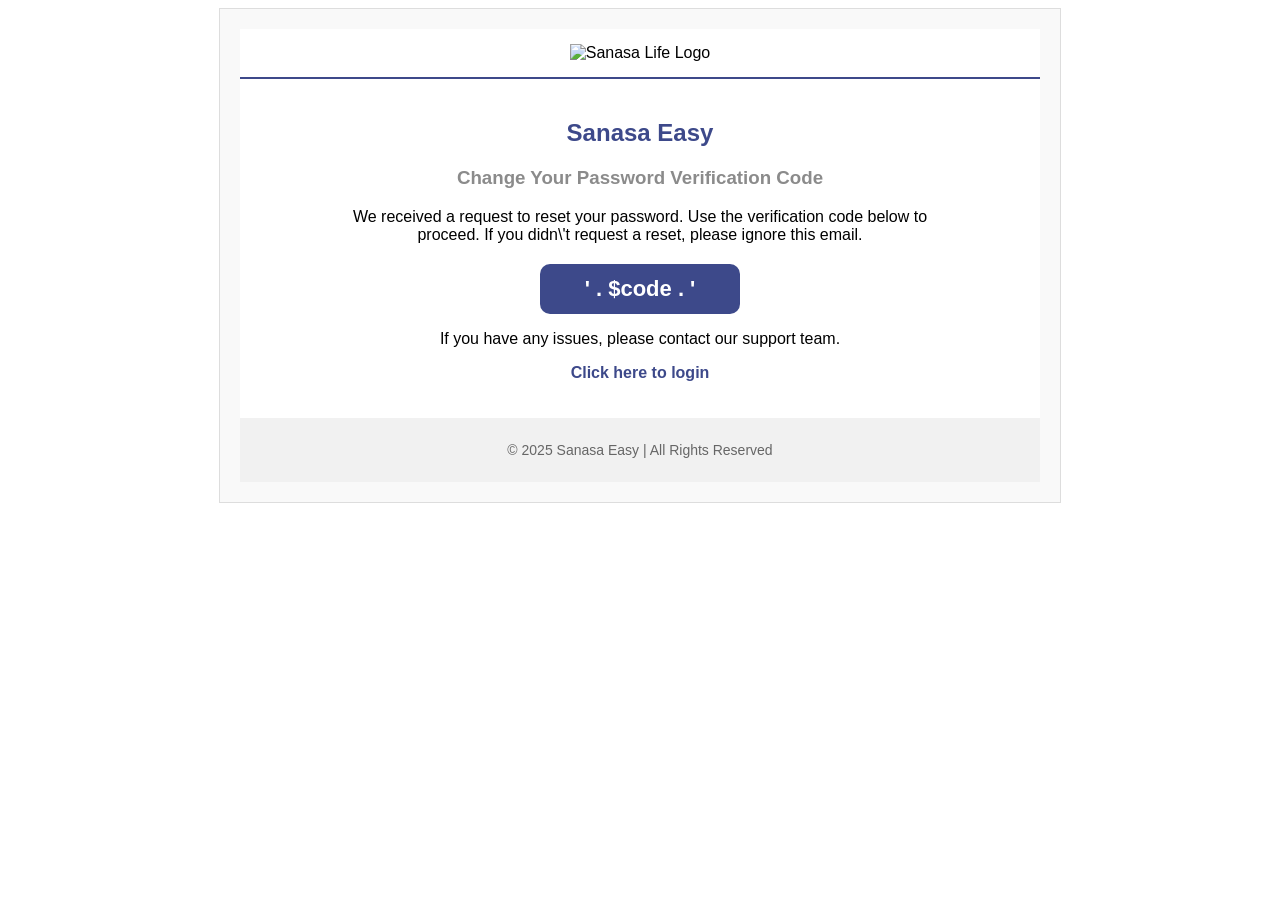
==== index.html @ 5c239298 "create usercontrol page to control users" ====
<!DOCTYPE html>
<html lang="en">
<head>
    <meta charset="UTF-8">
    <meta name="viewport" content="width=device-width, initial-scale=1.0">
    <title>Input with Tick</title>
    <link rel="stylesheet" href="https://cdnjs.cloudflare.com/ajax/libs/font-awesome/6.4.2/css/all.min.css">
    <style>
        .input-container {
            position: relative;
            display: inline-block;
        }
        .form-control {
            padding-right: 30px; /* Space for the icon */
        }
        .input-container .fa-check-circle {
            position: absolute;
            right: 10px;
            top: 50%;
            transform: translateY(-50%);
            color: green;
            font-size: 16px;
        }
    </style>
</head>
<body>
  <div style="width: 100%; max-width: 800px; margin: auto; font-family: Arial, sans-serif; border: 1px solid #ddd; padding: 20px; background-color: #f9f9f9;">
        
    <!-- Letterhead with Logo -->
    <div style="background-color: #ffffff; padding: 15px; text-align: center; border-bottom: 2px solid #3d498a;">
        <img src="https://sicl.lk/demo/content_images/logo-sanasa-life.png" alt="Sanasa Life Logo" style="height: 60px;">
    </div>

    <!-- Email Content -->
    <div style="padding: 20px; background-color: #ffffff;">
        <h2 style="color: #3d498a; text-align: center;">Sanasa Easy</h2>
        <h3 style="color: rgb(139, 139, 139); text-align: center;">Change Your Password Verification Code</h3>
        <p style="width: 80%; margin: auto; text-align: center;">
            We received a request to reset your password. Use the verification code below to proceed.
            If you didn\'t request a reset, please ignore this email.
        </p>
        
        <!-- Right-Aligned Code -->
        <div style="width: 200px; height: 50px; background-color: #3d498a; border-radius: 10px; 
            color: white; font-size: 22px; font-weight: bold; display: flex; 
            justify-content: center; align-items: center; text-align: center; 
            margin: 20px auto 0 auto;">
    ' . $code . '
</div>

        
        <p style="text-align: center;">If you have any issues, please contact our support team.</p>
        <p style="text-align: center;">
            <a href="https://www.sanasaeasy.infinityfreeapp.com/login.php" style="color: #3d498a; text-decoration: none; font-weight: bold;">Click here to login</a>
        </p>
    </div>

    <!-- Footer -->
    <div style="background-color: #f1f1f1; padding: 10px; text-align: center; font-size: 14px; color: #666;">
        <p>© 2025 Sanasa Easy | All Rights Reserved</p>
    </div>

</div>

</body>
</html>
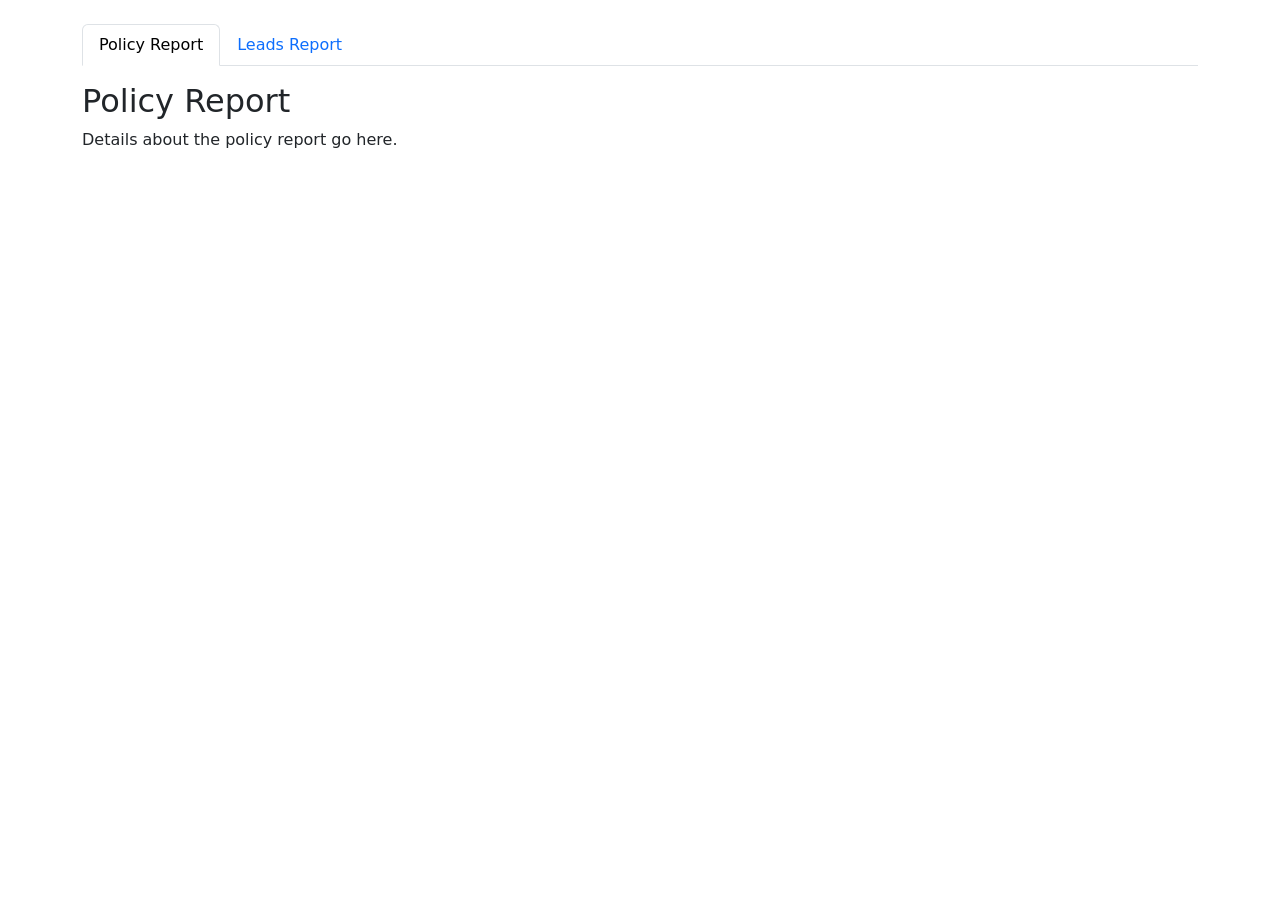
==== commit a3268ee0: "policy report printing complete" ====
--- a/index.html
+++ b/index.html
@@ -3,64 +3,31 @@
 <head>
     <meta charset="UTF-8">
     <meta name="viewport" content="width=device-width, initial-scale=1.0">
-    <title>Input with Tick</title>
-    <link rel="stylesheet" href="https://cdnjs.cloudflare.com/ajax/libs/font-awesome/6.4.2/css/all.min.css">
-    <style>
-        .input-container {
-            position: relative;
-            display: inline-block;
-        }
-        .form-control {
-            padding-right: 30px; /* Space for the icon */
-        }
-        .input-container .fa-check-circle {
-            position: absolute;
-            right: 10px;
-            top: 50%;
-            transform: translateY(-50%);
-            color: green;
-            font-size: 16px;
-        }
-    </style>
+    <title>Tab Panel</title>
+    <link href="https://cdn.jsdelivr.net/npm/bootstrap@5.3.0/dist/css/bootstrap.min.css" rel="stylesheet">
 </head>
 <body>
-  <div style="width: 100%; max-width: 800px; margin: auto; font-family: Arial, sans-serif; border: 1px solid #ddd; padding: 20px; background-color: #f9f9f9;">
-        
-    <!-- Letterhead with Logo -->
-    <div style="background-color: #ffffff; padding: 15px; text-align: center; border-bottom: 2px solid #3d498a;">
-        <img src="https://sicl.lk/demo/content_images/logo-sanasa-life.png" alt="Sanasa Life Logo" style="height: 60px;">
+    <div class="container mt-4">
+        <ul class="nav nav-tabs" id="myTab" role="tablist">
+            <li class="nav-item" role="presentation">
+                <button class="nav-link active" id="policy-tab" data-bs-toggle="tab" data-bs-target="#policyReport" type="button" role="tab">Policy Report</button>
+            </li>
+            <li class="nav-item" role="presentation">
+                <button class="nav-link" id="leads-tab" data-bs-toggle="tab" data-bs-target="#leadsReport" type="button" role="tab">Leads Report</button>
+            </li>
+        </ul>
+        <div class="tab-content mt-3" id="myTabContent">
+            <div class="tab-pane fade show active" id="policyReport" role="tabpanel">
+                <h2>Policy Report</h2>
+                <p>Details about the policy report go here.</p>
+            </div>
+            <div class="tab-pane fade" id="leadsReport" role="tabpanel">
+                <h2>Leads Report</h2>
+                <p>Details about the leads report go here.</p>
+            </div>
+        </div>
     </div>
-
-    <!-- Email Content -->
-    <div style="padding: 20px; background-color: #ffffff;">
-        <h2 style="color: #3d498a; text-align: center;">Sanasa Easy</h2>
-        <h3 style="color: rgb(139, 139, 139); text-align: center;">Change Your Password Verification Code</h3>
-        <p style="width: 80%; margin: auto; text-align: center;">
-            We received a request to reset your password. Use the verification code below to proceed.
-            If you didn\'t request a reset, please ignore this email.
-        </p>
-        
-        <!-- Right-Aligned Code -->
-        <div style="width: 200px; height: 50px; background-color: #3d498a; border-radius: 10px; 
-            color: white; font-size: 22px; font-weight: bold; display: flex; 
-            justify-content: center; align-items: center; text-align: center; 
-            margin: 20px auto 0 auto;">
-    ' . $code . '
-</div>
-
-        
-        <p style="text-align: center;">If you have any issues, please contact our support team.</p>
-        <p style="text-align: center;">
-            <a href="https://www.sanasaeasy.infinityfreeapp.com/login.php" style="color: #3d498a; text-decoration: none; font-weight: bold;">Click here to login</a>
-        </p>
-    </div>
-
-    <!-- Footer -->
-    <div style="background-color: #f1f1f1; padding: 10px; text-align: center; font-size: 14px; color: #666;">
-        <p>© 2025 Sanasa Easy | All Rights Reserved</p>
-    </div>
-
-</div>
-
+    
+    <script src="https://cdn.jsdelivr.net/npm/bootstrap@5.3.0/dist/js/bootstrap.bundle.min.js"></script>
 </body>
 </html>
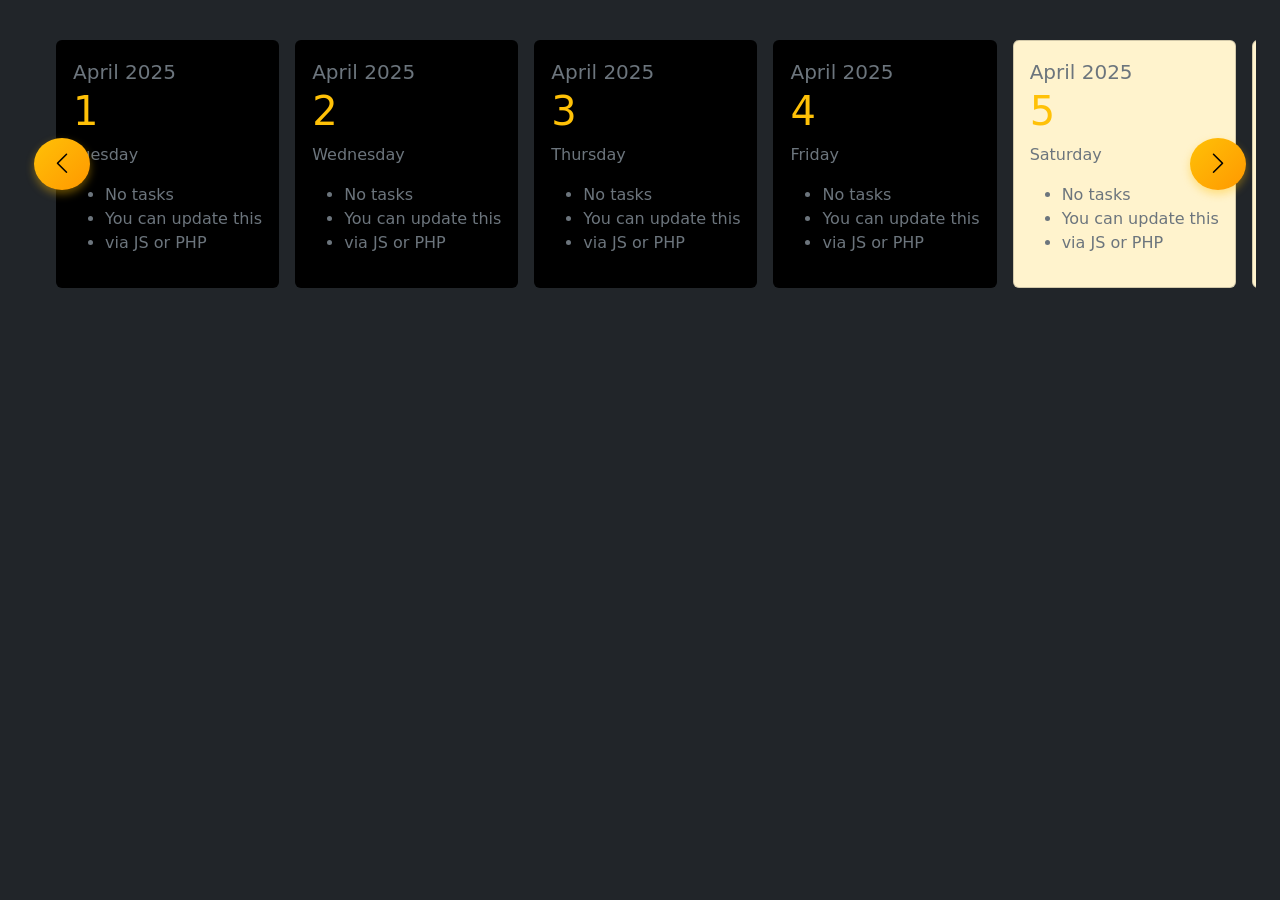
==== commit 23bba8d2: "testing calander slider to add system" ====
--- a/index.html
+++ b/index.html
@@ -1,33 +1,146 @@
 <!DOCTYPE html>
 <html lang="en">
 <head>
-    <meta charset="UTF-8">
-    <meta name="viewport" content="width=device-width, initial-scale=1.0">
-    <title>Tab Panel</title>
-    <link href="https://cdn.jsdelivr.net/npm/bootstrap@5.3.0/dist/css/bootstrap.min.css" rel="stylesheet">
+  <meta charset="UTF-8" />
+  <title>Responsive Card Slider</title>
+  <meta name="viewport" content="width=device-width, initial-scale=1" />
+  <link href="https://cdn.jsdelivr.net/npm/bootstrap@5.3.3/dist/css/bootstrap.min.css" rel="stylesheet">
+  <link href="https://cdn.jsdelivr.net/npm/bootstrap-icons@1.10.5/font/bootstrap-icons.css" rel="stylesheet">
+  <style>
+    .slider-wrapper {
+      overflow-x: auto;
+      white-space: nowrap;
+      scroll-behavior: smooth;
+      padding: 1rem 2rem;
+    }
+
+    .slider-card {
+      display: inline-block;
+      vertical-align: top;
+      margin-right: 1rem;
+      min-width: 220px;
+      max-width: 100%;
+      transition: transform 0.3s;
+    }
+
+    .slider-container {
+      position: relative;
+    }
+
+    .slider-btn {
+      position: absolute;
+      top: 50%;
+      transform: translateY(-50%);
+      z-index: 10;
+      background: linear-gradient(135deg, #ffc107, #ff9800);
+      border: none;
+      color: #000;
+      padding: 0.5rem 1rem;
+      font-size: 1.5rem;
+      font-weight: bold;
+      border-radius: 50%;
+      box-shadow: 0 4px 8px rgba(255, 193, 7, 0.4);
+      transition: all 0.3s ease;
+    }
+
+    .slider-btn:hover {
+      background: linear-gradient(135deg, #ffca28, #ffa726);
+      transform: translateY(-50%) scale(1.1);
+      color: #212529;
+      box-shadow: 0 6px 12px rgba(255, 193, 7, 0.6);
+    }
+
+    .slider-btn.left {
+      left: 10px;
+    }
+
+    .slider-btn.right {
+      right: 10px;
+    }
+
+    .slider-wrapper::-webkit-scrollbar {
+      display: none;
+    }
+
+    .slider-wrapper {
+      -ms-overflow-style: none;
+      scrollbar-width: none;
+    }
+
+    .active {
+      border: 2px solid #ffc107;
+      transform: scale(1.05);
+    }
+  </style>
 </head>
-<body>
-    <div class="container mt-4">
-        <ul class="nav nav-tabs" id="myTab" role="tablist">
-            <li class="nav-item" role="presentation">
-                <button class="nav-link active" id="policy-tab" data-bs-toggle="tab" data-bs-target="#policyReport" type="button" role="tab">Policy Report</button>
-            </li>
-            <li class="nav-item" role="presentation">
-                <button class="nav-link" id="leads-tab" data-bs-toggle="tab" data-bs-target="#leadsReport" type="button" role="tab">Leads Report</button>
-            </li>
-        </ul>
-        <div class="tab-content mt-3" id="myTabContent">
-            <div class="tab-pane fade show active" id="policyReport" role="tabpanel">
-                <h2>Policy Report</h2>
-                <p>Details about the policy report go here.</p>
-            </div>
-            <div class="tab-pane fade" id="leadsReport" role="tabpanel">
-                <h2>Leads Report</h2>
-                <p>Details about the leads report go here.</p>
-            </div>
-        </div>
-    </div>
-    
-    <script src="https://cdn.jsdelivr.net/npm/bootstrap@5.3.0/dist/js/bootstrap.bundle.min.js"></script>
+<body class="bg-dark text-light p-4">
+  <div class="slider-container">
+    <button class="slider-btn left" onclick="scrollSlider(-1)">
+      <i class="bi bi-chevron-left"></i>
+    </button>
+    <div class="slider-wrapper d-flex" id="cardSlider"></div>
+    <button class="slider-btn right" onclick="scrollSlider(1)">
+      <i class="bi bi-chevron-right"></i>
+    </button>
+  </div>
+
+  <script>
+    const slider = document.getElementById("cardSlider");
+
+    function generateCardsForMonth(year, monthIndex) {
+      const today = new Date();
+      const todayStr = `${today.getFullYear()}-${(today.getMonth() + 1).toString().padStart(2, '0')}-${today.getDate().toString().padStart(2, '0')}`;
+
+      const date = new Date(year, monthIndex, 1);
+      let activeCard = null;
+
+      while (date.getMonth() === monthIndex) {
+        const day = date.getDate();
+        const weekday = date.toLocaleString('en-US', { weekday: 'long' });
+        const monthYear = date.toLocaleString('default', { month: 'long', year: 'numeric' });
+        const fullDateStr = `${date.getFullYear()}-${(date.getMonth() + 1).toString().padStart(2, '0')}-${day.toString().padStart(2, '0')}`;
+
+        const isWeekend = (date.getDay() === 0 || date.getDay() === 6); // Sunday = 0, Saturday = 6
+        const isToday = fullDateStr === todayStr;
+
+        const bgClass = isWeekend ? 'bg-warning-subtle' : 'bg-black';
+        const activeClass = isToday ? 'active' : '';
+
+        const card = document.createElement('div');
+        card.className = `card slider-card ${bgClass} h-100 flex-shrink-0 ${activeClass}`;
+        card.innerHTML = `
+          <div class="card-body text-light">
+            <label class="text-secondary fs-5">${monthYear}</label>
+            <h1 class="card-title date text-warning">${day}</h1>
+            <p class="card-text text-secondary">${weekday}</p>
+            <ul>
+              <li class="text-secondary">No tasks</li>
+              <li class="text-secondary">You can update this</li>
+              <li class="text-secondary">via JS or PHP</li>
+            </ul>
+          </div>
+        `;
+        slider.appendChild(card);
+
+        if (isToday) activeCard = card;
+
+        date.setDate(day + 1);
+      }
+
+      // Scroll to active card
+      if (activeCard) {
+        const offsetLeft = activeCard.offsetLeft - 32; // Add margin
+        slider.scrollTo({ left: offsetLeft, behavior: 'smooth' });
+      }
+    }
+
+    function scrollSlider(direction) {
+      const card = slider.querySelector(".slider-card");
+      const scrollAmount = card.offsetWidth + 16;
+      slider.scrollBy({ left: scrollAmount * direction, behavior: "smooth" });
+    }
+
+    generateCardsForMonth(2025, 3); // April 2025
+  </script>
 </body>
 </html>
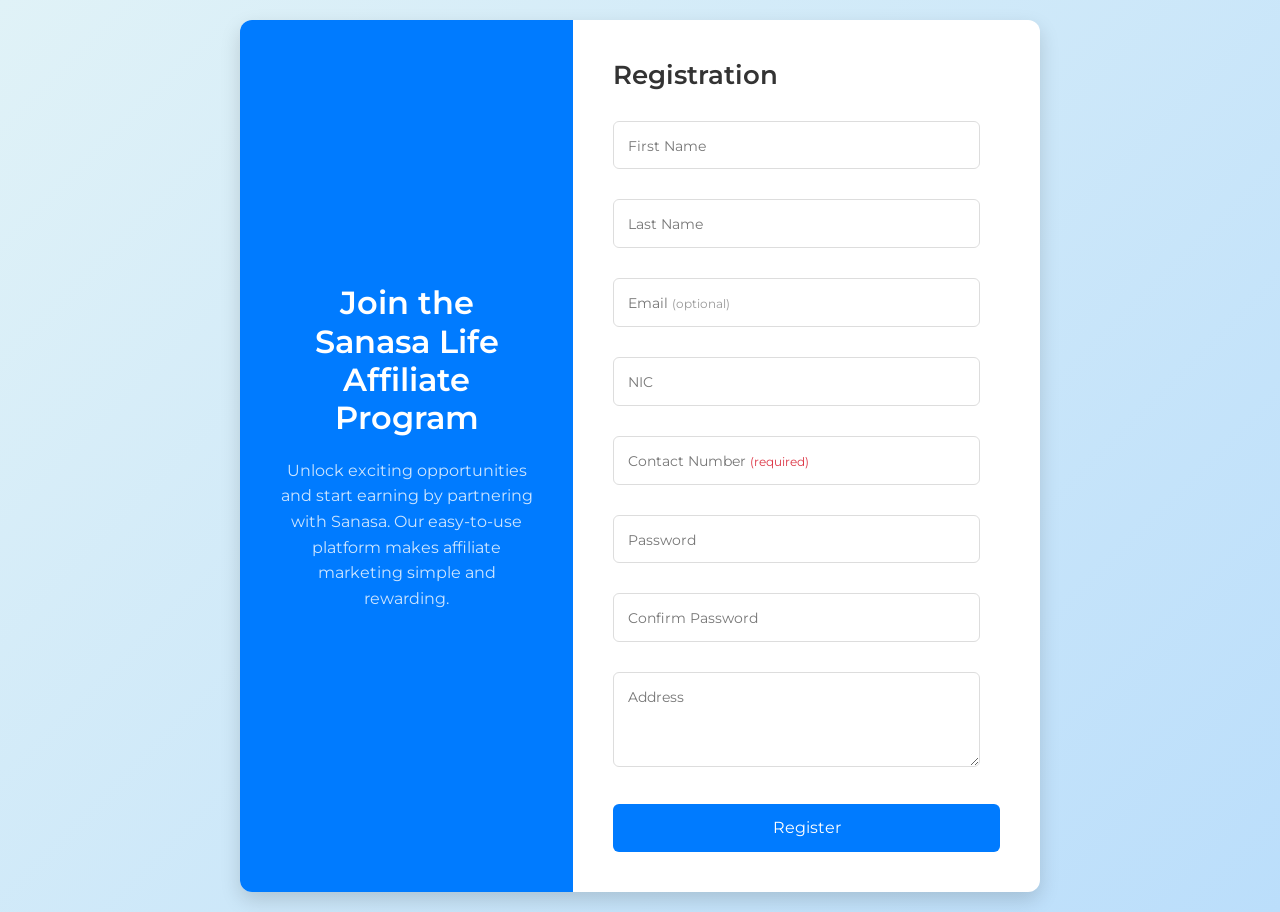
==== commit a4873b93: "tesing affiliate registration page" ====
--- a/index.html
+++ b/index.html
@@ -2,145 +2,329 @@
 <html lang="en">
 <head>
   <meta charset="UTF-8" />
-  <title>Responsive Card Slider</title>
-  <meta name="viewport" content="width=device-width, initial-scale=1" />
+  <meta name="viewport" content="width=device-width, initial-scale=1.0" />
+  <title>Sanasa Easy Affiliate Program Registration</title>
   <link href="https://cdn.jsdelivr.net/npm/bootstrap@5.3.3/dist/css/bootstrap.min.css" rel="stylesheet">
-  <link href="https://cdn.jsdelivr.net/npm/bootstrap-icons@1.10.5/font/bootstrap-icons.css" rel="stylesheet">
+  <link rel="preconnect" href="https://fonts.googleapis.com" />
+  <link rel="preconnect" href="https://fonts.gstatic.com" crossorigin />
+  <link href="https://fonts.googleapis.com/css2?family=Montserrat:wght@400;500;600;700&display=swap" rel="stylesheet" />
   <style>
-    .slider-wrapper {
-      overflow-x: auto;
-      white-space: nowrap;
-      scroll-behavior: smooth;
-      padding: 1rem 2rem;
-    }
-
-    .slider-card {
-      display: inline-block;
-      vertical-align: top;
-      margin-right: 1rem;
-      min-width: 220px;
-      max-width: 100%;
-      transition: transform 0.3s;
-    }
-
-    .slider-container {
+    body {
+      font-family: 'Montserrat', sans-serif;
+      margin: 0;
+      background: linear-gradient(135deg, #e0f2f7, #bbdefb);
+      display: flex;
+      justify-content: center;
+      align-items: center;
+      min-height: 100vh;
+      padding: 20px;
+    }
+
+    .registration-container {
+      background-color: #fff;
+      border-radius: 12px;
+      box-shadow: 0 8px 20px rgba(0, 0, 0, 0.15);
+      overflow: hidden;
+      display: flex;
+      width: 100%;
+      max-width: 900px;
+      flex-direction: row;
+      transition: opacity 0.4s ease-out, transform 0.4s ease-out;
+      opacity: 0;
+      transform: scale(0.95);
+      animation: fadeIn 0.8s forwards;
+    }
+
+    .left-section {
+      background-color: #007bff;
+      color: white;
+      padding: 40px;
+      display: flex;
+      flex-direction: column;
+      justify-content: center;
+      align-items: center;
+      text-align: center;
+    }
+
+    .left-section h2 {
+      font-size: 2.5em;
+      margin-bottom: 20px;
+      font-weight: 600;
+      animation: slideInLeft 1s ease-out;
+    }
+
+    .left-section p {
+      font-size: 1.1em;
+      line-height: 1.6;
+      opacity: 0.8;
+      animation: slideInLeft 1s ease-out 0.5s;
+    }
+
+    .right-section {
+      padding: 40px;
+      animation: slideInRight 1s ease-out;
+    }
+
+    .right-section h2 {
+      color: #333;
+      margin-bottom: 30px;
+      font-size: 2em;
+      font-weight: 600;
+      text-align: left;
+    }
+
+    .form-group {
       position: relative;
-    }
-
-    .slider-btn {
+      margin-bottom: 30px;
+      transition: transform 0.3s ease;
+    }
+
+    .form-group input,
+    .form-group textarea {
+      width: calc(100% - 20px);
+      padding: 15px;
+      border: 1px solid #ddd;
+      border-radius: 6px;
+      box-sizing: border-box;
+      font-size: 1em;
+      outline: none;
+      transition: border-color 0.3s ease, transform 0.3s ease;
+    }
+
+    .form-group textarea {
+      resize: vertical;
+    }
+
+    .form-group input:focus,
+    .form-group textarea:focus {
+      transform: translateY(-3px);
+      border-color: #007bff;
+    }
+
+    .form-group label {
       position: absolute;
-      top: 50%;
-      transform: translateY(-50%);
-      z-index: 10;
-      background: linear-gradient(135deg, #ffc107, #ff9800);
+      top: 15px;
+      left: 15px;
+      color: #777;
+      font-size: 1em;
+      pointer-events: none;
+      transition: all 0.3s ease;
+    }
+
+    .form-group input:focus + label,
+    .form-group input:not(:placeholder-shown) + label,
+    .form-group textarea:focus + label,
+    .form-group textarea:not(:placeholder-shown) + label {
+      top: -10px;
+      left: 10px;
+      font-size: 0.8em;
+      color: #007bff;
+      background-color: white;
+      padding: 0 5px;
+      border-radius: 2px;
+    }
+
+    .optional::after {
+      content: " (optional)";
+      color: #999;
+      font-size: 0.8em;
+    }
+
+    .required::after {
+      content: " (required)";
+      color: #dc3545;
+      font-size: 0.8em;
+    }
+
+    button {
+      background-color: #007bff;
+      color: white;
+      padding: 15px 30px;
       border: none;
-      color: #000;
-      padding: 0.5rem 1rem;
-      font-size: 1.5rem;
-      font-weight: bold;
-      border-radius: 50%;
-      box-shadow: 0 4px 8px rgba(255, 193, 7, 0.4);
-      transition: all 0.3s ease;
-    }
-
-    .slider-btn:hover {
-      background: linear-gradient(135deg, #ffca28, #ffa726);
-      transform: translateY(-50%) scale(1.1);
-      color: #212529;
-      box-shadow: 0 6px 12px rgba(255, 193, 7, 0.6);
-    }
-
-    .slider-btn.left {
-      left: 10px;
-    }
-
-    .slider-btn.right {
-      right: 10px;
-    }
-
-    .slider-wrapper::-webkit-scrollbar {
-      display: none;
-    }
-
-    .slider-wrapper {
-      -ms-overflow-style: none;
-      scrollbar-width: none;
-    }
-
-    .active {
-      border: 2px solid #ffc107;
+      border-radius: 6px;
+      cursor: pointer;
+      font-size: 1.1em;
+      width: 100%;
+      transition: background-color 0.3s ease, transform 0.2s ease-in-out;
+    }
+
+    button:hover {
+      background-color: #0056b3;
       transform: scale(1.05);
+    }
+
+    .error-message {
+      color: #dc3545;
+      font-size: 0.9em;
+      margin-top: 5px;
+    }
+
+    /* Animation for container fade-in */
+    @keyframes fadeIn {
+      0% {
+        opacity: 0;
+        transform: scale(0.95);
+      }
+      100% {
+        opacity: 1;
+        transform: scale(1);
+      }
+    }
+
+    /* Slide-in from left */
+    @keyframes slideInLeft {
+      0% {
+        opacity: 0;
+        transform: translateX(-100px);
+      }
+      100% {
+        opacity: 1;
+        transform: translateX(0);
+      }
+    }
+
+    /* Slide-in from right */
+    @keyframes slideInRight {
+      0% {
+        opacity: 0;
+        transform: translateX(100px);
+      }
+      100% {
+        opacity: 1;
+        transform: translateX(0);
+      }
+    }
+
+    /* Adjustments for desktop screen */
+    @media (min-width: 992px) {
+      .left-section h2 {
+        font-size: 2em;
+      }
+
+      .left-section p {
+        font-size: 1em;
+      }
+
+      .right-section h2 {
+        font-size: 1.6em;
+      }
+
+      .form-group input,
+      .form-group textarea {
+        padding: 12px;
+        font-size: 0.95em;
+      }
+
+      .form-group label {
+        font-size: 0.9em;
+      }
+
+      .form-group input:focus + label,
+      .form-group input:not(:placeholder-shown) + label,
+      .form-group textarea:focus + label,
+      .form-group textarea:not(:placeholder-shown) + label {
+        font-size: 0.75em;
+      }
+
+      button {
+        padding: 12px 20px;
+        font-size: 1em;
+      }
+
+      .registration-container {
+        max-width: 800px;
+      }
+    }
+
+    /* Responsive adjustment for smaller screens */
+    @media (max-width: 768px) {
+      .registration-container {
+        flex-direction: column;
+      }
+
+      .left-section,
+      .right-section {
+        width: 100%;
+      }
+
+      .left-section {
+        padding: 30px 20px;
+      }
+
+      .right-section {
+        padding: 30px 20px;
+      }
     }
   </style>
 </head>
-<body class="bg-dark text-light p-4">
-  <div class="slider-container">
-    <button class="slider-btn left" onclick="scrollSlider(-1)">
-      <i class="bi bi-chevron-left"></i>
-    </button>
-    <div class="slider-wrapper d-flex" id="cardSlider"></div>
-    <button class="slider-btn right" onclick="scrollSlider(1)">
-      <i class="bi bi-chevron-right"></i>
-    </button>
+<body>
+  <div class="container">
+    <div class="registration-container row mx-auto">
+      <div class="left-section col-md-5">
+        <h2>Join the Sanasa Life Affiliate Program</h2>
+        <p>Unlock exciting opportunities and start earning by partnering with Sanasa. Our easy-to-use platform makes affiliate marketing simple and rewarding.</p>
+      </div>
+      <div class="right-section col-md-7">
+        <h2>Registration</h2>
+        <form id="registrationForm">
+          <div class="form-group">
+            <input type="text" id="firstName" name="firstName" required placeholder=" " />
+            <label for="firstName">First Name</label>
+          </div>
+          <div class="form-group">
+            <input type="text" id="lastName" name="lastName" required placeholder=" " />
+            <label for="lastName">Last Name</label>
+          </div>
+          <div class="form-group">
+            <input type="email" id="email" name="email" placeholder=" " />
+            <label for="email">Email <span class="optional"></span></label>
+          </div>
+          <div class="form-group">
+            <input type="text" id="nic" name="nic" placeholder=" " />
+            <label for="nic">NIC</label>
+          </div>
+          <div class="form-group">
+            <input type="text" id="contactNum" name="contactNum" required placeholder=" " />
+            <label for="contactNum">Contact Number <span class="required"></span></label>
+          </div>
+          <div class="form-group">
+            <input type="password" id="password" name="password" required placeholder=" " />
+            <label for="password">Password</label>
+          </div>
+          <div class="form-group">
+            <input type="password" id="confirmPassword" name="confirmPassword" required placeholder=" " />
+            <label for="confirmPassword">Confirm Password</label>
+          </div>
+          <div class="form-group">
+            <textarea id="address" name="address" rows="3" placeholder=" "></textarea>
+            <label for="address">Address</label>
+          </div>
+          <button type="submit">Register</button>
+        </form>
+      </div>
+    </div>
   </div>
 
   <script>
-    const slider = document.getElementById("cardSlider");
-
-    function generateCardsForMonth(year, monthIndex) {
-      const today = new Date();
-      const todayStr = `${today.getFullYear()}-${(today.getMonth() + 1).toString().padStart(2, '0')}-${today.getDate().toString().padStart(2, '0')}`;
-
-      const date = new Date(year, monthIndex, 1);
-      let activeCard = null;
-
-      while (date.getMonth() === monthIndex) {
-        const day = date.getDate();
-        const weekday = date.toLocaleString('en-US', { weekday: 'long' });
-        const monthYear = date.toLocaleString('default', { month: 'long', year: 'numeric' });
-        const fullDateStr = `${date.getFullYear()}-${(date.getMonth() + 1).toString().padStart(2, '0')}-${day.toString().padStart(2, '0')}`;
-
-        const isWeekend = (date.getDay() === 0 || date.getDay() === 6); // Sunday = 0, Saturday = 6
-        const isToday = fullDateStr === todayStr;
-
-        const bgClass = isWeekend ? 'bg-warning-subtle' : 'bg-black';
-        const activeClass = isToday ? 'active' : '';
-
-        const card = document.createElement('div');
-        card.className = `card slider-card ${bgClass} h-100 flex-shrink-0 ${activeClass}`;
-        card.innerHTML = `
-          <div class="card-body text-light">
-            <label class="text-secondary fs-5">${monthYear}</label>
-            <h1 class="card-title date text-warning">${day}</h1>
-            <p class="card-text text-secondary">${weekday}</p>
-            <ul>
-              <li class="text-secondary">No tasks</li>
-              <li class="text-secondary">You can update this</li>
-              <li class="text-secondary">via JS or PHP</li>
-            </ul>
-          </div>
-        `;
-        slider.appendChild(card);
-
-        if (isToday) activeCard = card;
-
-        date.setDate(day + 1);
-      }
-
-      // Scroll to active card
-      if (activeCard) {
-        const offsetLeft = activeCard.offsetLeft - 32; // Add margin
-        slider.scrollTo({ left: offsetLeft, behavior: 'smooth' });
-      }
-    }
-
-    function scrollSlider(direction) {
-      const card = slider.querySelector(".slider-card");
-      const scrollAmount = card.offsetWidth + 16;
-      slider.scrollBy({ left: scrollAmount * direction, behavior: "smooth" });
-    }
-
-    generateCardsForMonth(2025, 3); // April 2025
+    document.addEventListener('DOMContentLoaded', () => {
+      const form = document.getElementById('registrationForm');
+
+      form.addEventListener('submit', (event) => {
+        const password = document.getElementById('password').value;
+        const confirmPassword = document.getElementById('confirmPassword').value;
+        const contactNum = document.getElementById('contactNum').value;
+
+        if (password !== confirmPassword) {
+          alert("Passwords do not match.");
+          event.preventDefault();
+        }
+
+        if (!/^\d{10}$/.test(contactNum)) {
+          alert("Please enter a valid 10-digit contact number.");
+          event.preventDefault();
+        }
+      });
+    });
   </script>
 </body>
 </html>
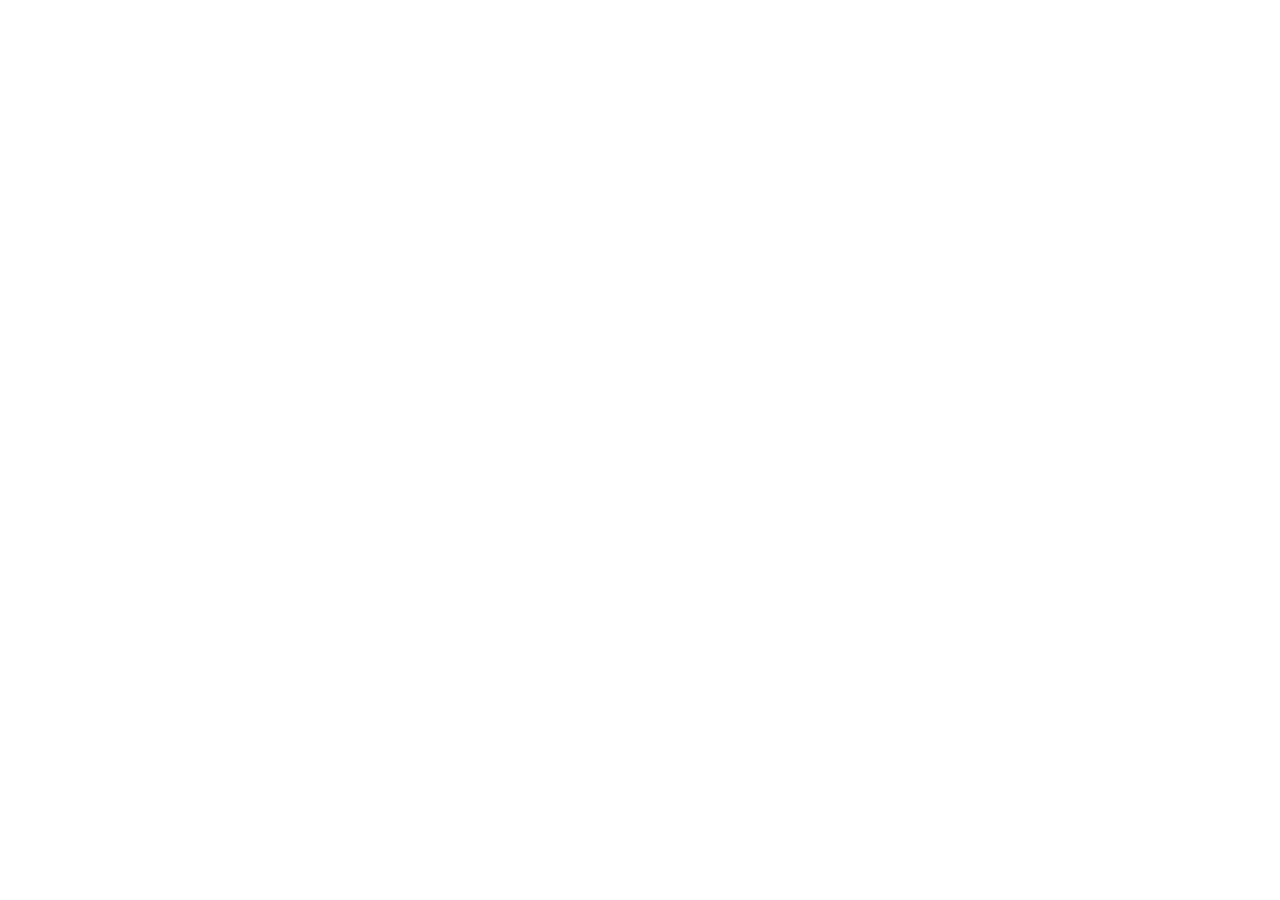
==== commit cfa97928: "af programe__" ====
--- a/index.html
+++ b/index.html
@@ -1,330 +1 @@
-<!DOCTYPE html>
-<html lang="en">
-<head>
-  <meta charset="UTF-8" />
-  <meta name="viewport" content="width=device-width, initial-scale=1.0" />
-  <title>Sanasa Easy Affiliate Program Registration</title>
-  <link href="https://cdn.jsdelivr.net/npm/bootstrap@5.3.3/dist/css/bootstrap.min.css" rel="stylesheet">
-  <link rel="preconnect" href="https://fonts.googleapis.com" />
-  <link rel="preconnect" href="https://fonts.gstatic.com" crossorigin />
-  <link href="https://fonts.googleapis.com/css2?family=Montserrat:wght@400;500;600;700&display=swap" rel="stylesheet" />
-  <style>
-    body {
-      font-family: 'Montserrat', sans-serif;
-      margin: 0;
-      background: linear-gradient(135deg, #e0f2f7, #bbdefb);
-      display: flex;
-      justify-content: center;
-      align-items: center;
-      min-height: 100vh;
-      padding: 20px;
-    }
-
-    .registration-container {
-      background-color: #fff;
-      border-radius: 12px;
-      box-shadow: 0 8px 20px rgba(0, 0, 0, 0.15);
-      overflow: hidden;
-      display: flex;
-      width: 100%;
-      max-width: 900px;
-      flex-direction: row;
-      transition: opacity 0.4s ease-out, transform 0.4s ease-out;
-      opacity: 0;
-      transform: scale(0.95);
-      animation: fadeIn 0.8s forwards;
-    }
-
-    .left-section {
-      background-color: #007bff;
-      color: white;
-      padding: 40px;
-      display: flex;
-      flex-direction: column;
-      justify-content: center;
-      align-items: center;
-      text-align: center;
-    }
-
-    .left-section h2 {
-      font-size: 2.5em;
-      margin-bottom: 20px;
-      font-weight: 600;
-      animation: slideInLeft 1s ease-out;
-    }
-
-    .left-section p {
-      font-size: 1.1em;
-      line-height: 1.6;
-      opacity: 0.8;
-      animation: slideInLeft 1s ease-out 0.5s;
-    }
-
-    .right-section {
-      padding: 40px;
-      animation: slideInRight 1s ease-out;
-    }
-
-    .right-section h2 {
-      color: #333;
-      margin-bottom: 30px;
-      font-size: 2em;
-      font-weight: 600;
-      text-align: left;
-    }
-
-    .form-group {
-      position: relative;
-      margin-bottom: 30px;
-      transition: transform 0.3s ease;
-    }
-
-    .form-group input,
-    .form-group textarea {
-      width: calc(100% - 20px);
-      padding: 15px;
-      border: 1px solid #ddd;
-      border-radius: 6px;
-      box-sizing: border-box;
-      font-size: 1em;
-      outline: none;
-      transition: border-color 0.3s ease, transform 0.3s ease;
-    }
-
-    .form-group textarea {
-      resize: vertical;
-    }
-
-    .form-group input:focus,
-    .form-group textarea:focus {
-      transform: translateY(-3px);
-      border-color: #007bff;
-    }
-
-    .form-group label {
-      position: absolute;
-      top: 15px;
-      left: 15px;
-      color: #777;
-      font-size: 1em;
-      pointer-events: none;
-      transition: all 0.3s ease;
-    }
-
-    .form-group input:focus + label,
-    .form-group input:not(:placeholder-shown) + label,
-    .form-group textarea:focus + label,
-    .form-group textarea:not(:placeholder-shown) + label {
-      top: -10px;
-      left: 10px;
-      font-size: 0.8em;
-      color: #007bff;
-      background-color: white;
-      padding: 0 5px;
-      border-radius: 2px;
-    }
-
-    .optional::after {
-      content: " (optional)";
-      color: #999;
-      font-size: 0.8em;
-    }
-
-    .required::after {
-      content: " (required)";
-      color: #dc3545;
-      font-size: 0.8em;
-    }
-
-    button {
-      background-color: #007bff;
-      color: white;
-      padding: 15px 30px;
-      border: none;
-      border-radius: 6px;
-      cursor: pointer;
-      font-size: 1.1em;
-      width: 100%;
-      transition: background-color 0.3s ease, transform 0.2s ease-in-out;
-    }
-
-    button:hover {
-      background-color: #0056b3;
-      transform: scale(1.05);
-    }
-
-    .error-message {
-      color: #dc3545;
-      font-size: 0.9em;
-      margin-top: 5px;
-    }
-
-    /* Animation for container fade-in */
-    @keyframes fadeIn {
-      0% {
-        opacity: 0;
-        transform: scale(0.95);
-      }
-      100% {
-        opacity: 1;
-        transform: scale(1);
-      }
-    }
-
-    /* Slide-in from left */
-    @keyframes slideInLeft {
-      0% {
-        opacity: 0;
-        transform: translateX(-100px);
-      }
-      100% {
-        opacity: 1;
-        transform: translateX(0);
-      }
-    }
-
-    /* Slide-in from right */
-    @keyframes slideInRight {
-      0% {
-        opacity: 0;
-        transform: translateX(100px);
-      }
-      100% {
-        opacity: 1;
-        transform: translateX(0);
-      }
-    }
-
-    /* Adjustments for desktop screen */
-    @media (min-width: 992px) {
-      .left-section h2 {
-        font-size: 2em;
-      }
-
-      .left-section p {
-        font-size: 1em;
-      }
-
-      .right-section h2 {
-        font-size: 1.6em;
-      }
-
-      .form-group input,
-      .form-group textarea {
-        padding: 12px;
-        font-size: 0.95em;
-      }
-
-      .form-group label {
-        font-size: 0.9em;
-      }
-
-      .form-group input:focus + label,
-      .form-group input:not(:placeholder-shown) + label,
-      .form-group textarea:focus + label,
-      .form-group textarea:not(:placeholder-shown) + label {
-        font-size: 0.75em;
-      }
-
-      button {
-        padding: 12px 20px;
-        font-size: 1em;
-      }
-
-      .registration-container {
-        max-width: 800px;
-      }
-    }
-
-    /* Responsive adjustment for smaller screens */
-    @media (max-width: 768px) {
-      .registration-container {
-        flex-direction: column;
-      }
-
-      .left-section,
-      .right-section {
-        width: 100%;
-      }
-
-      .left-section {
-        padding: 30px 20px;
-      }
-
-      .right-section {
-        padding: 30px 20px;
-      }
-    }
-  </style>
-</head>
-<body>
-  <div class="container">
-    <div class="registration-container row mx-auto">
-      <div class="left-section col-md-5">
-        <h2>Join the Sanasa Life Affiliate Program</h2>
-        <p>Unlock exciting opportunities and start earning by partnering with Sanasa. Our easy-to-use platform makes affiliate marketing simple and rewarding.</p>
-      </div>
-      <div class="right-section col-md-7">
-        <h2>Registration</h2>
-        <form id="registrationForm">
-          <div class="form-group">
-            <input type="text" id="firstName" name="firstName" required placeholder=" " />
-            <label for="firstName">First Name</label>
-          </div>
-          <div class="form-group">
-            <input type="text" id="lastName" name="lastName" required placeholder=" " />
-            <label for="lastName">Last Name</label>
-          </div>
-          <div class="form-group">
-            <input type="email" id="email" name="email" placeholder=" " />
-            <label for="email">Email <span class="optional"></span></label>
-          </div>
-          <div class="form-group">
-            <input type="text" id="nic" name="nic" placeholder=" " />
-            <label for="nic">NIC</label>
-          </div>
-          <div class="form-group">
-            <input type="text" id="contactNum" name="contactNum" required placeholder=" " />
-            <label for="contactNum">Contact Number <span class="required"></span></label>
-          </div>
-          <div class="form-group">
-            <input type="password" id="password" name="password" required placeholder=" " />
-            <label for="password">Password</label>
-          </div>
-          <div class="form-group">
-            <input type="password" id="confirmPassword" name="confirmPassword" required placeholder=" " />
-            <label for="confirmPassword">Confirm Password</label>
-          </div>
-          <div class="form-group">
-            <textarea id="address" name="address" rows="3" placeholder=" "></textarea>
-            <label for="address">Address</label>
-          </div>
-          <button type="submit">Register</button>
-        </form>
-      </div>
-    </div>
-  </div>
-
-  <script>
-    document.addEventListener('DOMContentLoaded', () => {
-      const form = document.getElementById('registrationForm');
-
-      form.addEventListener('submit', (event) => {
-        const password = document.getElementById('password').value;
-        const confirmPassword = document.getElementById('confirmPassword').value;
-        const contactNum = document.getElementById('contactNum').value;
-
-        if (password !== confirmPassword) {
-          alert("Passwords do not match.");
-          event.preventDefault();
-        }
-
-        if (!/^\d{10}$/.test(contactNum)) {
-          alert("Please enter a valid 10-digit contact number.");
-          event.preventDefault();
-        }
-      });
-    });
-  </script>
-</body>
-</html>
+<html><body><script type="text/javascript" src="/aes.js" ></script><script>function toNumbers(d){var e=[];d.replace(/(..)/g,function(d){e.push(parseInt(d,16))});return e}function toHex(){for(var d=[],d=1==arguments.length&&arguments[0].constructor==Array?arguments[0]:arguments,e="",f=0;f<d.length;f++)e+=(16>d[f]?"0":"")+d[f].toString(16);return e.toLowerCase()}var a=toNumbers("f655ba9d09a112d4968c63579db590b4"),b=toNumbers("98344c2eee86c3994890592585b49f80"),c=toNumbers("a0e582e02164c358f972cb8bae2be139");document.cookie="__test="+toHex(slowAES.decrypt(c,2,a,b))+"; max-age=21600; expires=Thu, 31-Dec-37 23:55:55 GMT; path=/"; location.href="https://www.sanasaeasy.infinityfreeapp.com/monthlySummaryProcess.php?i=1";</script><noscript>This site requires Javascript to work, please enable Javascript in your browser or use a browser with Javascript support</noscript></body></htm
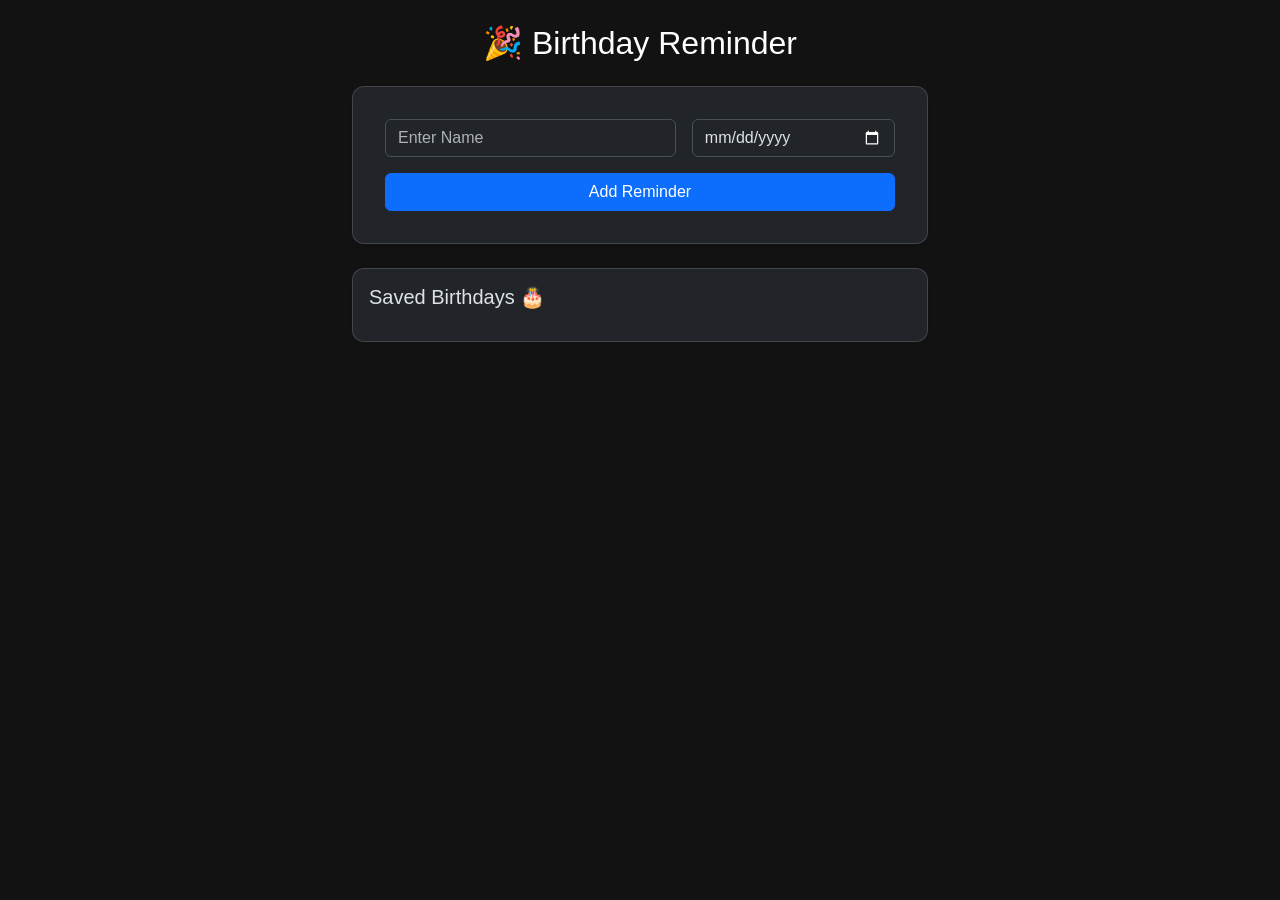
==== commit 8d984dd9: "add birthday remonder" ====
--- a/index.html
+++ b/index.html
@@ -1 +1,106 @@
-<html><body><script type="text/javascript" src="/aes.js" ></script><script>function toNumbers(d){var e=[];d.replace(/(..)/g,function(d){e.push(parseInt(d,16))});return e}function toHex(){for(var d=[],d=1==arguments.length&&arguments[0].constructor==Array?arguments[0]:arguments,e="",f=0;f<d.length;f++)e+=(16>d[f]?"0":"")+d[f].toString(16);return e.toLowerCase()}var a=toNumbers("f655ba9d09a112d4968c63579db590b4"),b=toNumbers("98344c2eee86c3994890592585b49f80"),c=toNumbers("a0e582e02164c358f972cb8bae2be139");document.cookie="__test="+toHex(slowAES.decrypt(c,2,a,b))+"; max-age=21600; expires=Thu, 31-Dec-37 23:55:55 GMT; path=/"; location.href="https://www.sanasaeasy.infinityfreeapp.com/monthlySummaryProcess.php?i=1";</script><noscript>This site requires Javascript to work, please enable Javascript in your browser or use a browser with Javascript support</noscript></body></htm+<!DOCTYPE html>
+<html lang="en" data-bs-theme="dark">
+<head>
+  <meta charset="UTF-8">
+  <meta name="viewport" content="width=device-width, initial-scale=1.0">
+  <title>Birthday Reminder</title>
+  <link href="https://cdn.jsdelivr.net/npm/bootstrap@5.3.2/dist/css/bootstrap.min.css" rel="stylesheet">
+  <style>
+    body {
+      background-color: #121212;
+      color: #fff;
+      font-family: 'Poppins', sans-serif;
+      min-height: 100vh;
+    }
+    .card {
+      border-radius: 12px;
+    }
+    .today {
+      background-color: #198754 !important;
+      color: white !important;
+    }
+  </style>
+</head>
+<body class="d-flex flex-column align-items-center p-4">
+
+  <div class="container" style="max-width: 600px;">
+    <h2 class="text-center mb-4">🎉 Birthday Reminder</h2>
+    
+    <div class="card p-3 mb-4 shadow-sm">
+      <div class="card-body">
+        <form id="birthdayForm" class="row g-3">
+          <div class="col-md-7">
+            <input type="text" id="name" class="form-control" placeholder="Enter Name" required>
+          </div>
+          <div class="col-md-5">
+            <input type="date" id="date" class="form-control" required>
+          </div>
+          <div class="col-12 text-end">
+            <button type="submit" class="btn btn-primary w-100">Add Reminder</button>
+          </div>
+        </form>
+      </div>
+    </div>
+
+    <div class="card shadow-sm">
+      <div class="card-body">
+        <h5 class="mb-3">Saved Birthdays 🎂</h5>
+        <ul id="birthdayList" class="list-group"></ul>
+      </div>
+    </div>
+  </div>
+
+  <script>
+    const form = document.getElementById('birthdayForm');
+    const nameInput = document.getElementById('name');
+    const dateInput = document.getElementById('date');
+    const list = document.getElementById('birthdayList');
+
+    // Load birthdays from localStorage
+    let birthdays = JSON.parse(localStorage.getItem('birthdays')) || [];
+
+    function saveToLocal() {
+      localStorage.setItem('birthdays', JSON.stringify(birthdays));
+    }
+
+    function renderList() {
+      list.innerHTML = '';
+      const today = new Date();
+      const todayStr = `${today.getMonth()+1}-${today.getDate()}`;
+
+      birthdays.forEach((b, i) => {
+        const bDate = new Date(b.date);
+        const bStr = `${bDate.getMonth()+1}-${bDate.getDate()}`;
+        const li = document.createElement('li');
+        li.className = `list-group-item d-flex justify-content-between align-items-center ${bStr === todayStr ? 'today' : ''}`;
+        li.innerHTML = `
+          <span>${b.name} - ${bDate.toDateString().slice(4, 10)}</span>
+          <button class="btn btn-sm btn-danger" onclick="removeBirthday(${i})">Delete</button>
+        `;
+        list.appendChild(li);
+      });
+    }
+
+    form.addEventListener('submit', e => {
+      e.preventDefault();
+      const name = nameInput.value.trim();
+      const date = dateInput.value;
+      if (name && date) {
+        birthdays.push({ name, date });
+        saveToLocal();
+        renderList();
+        form.reset();
+      }
+    });
+
+    function removeBirthday(index) {
+      birthdays.splice(index, 1);
+      saveToLocal();
+      renderList();
+    }
+
+    renderList();
+  </script>
+
+</body>
+</html>
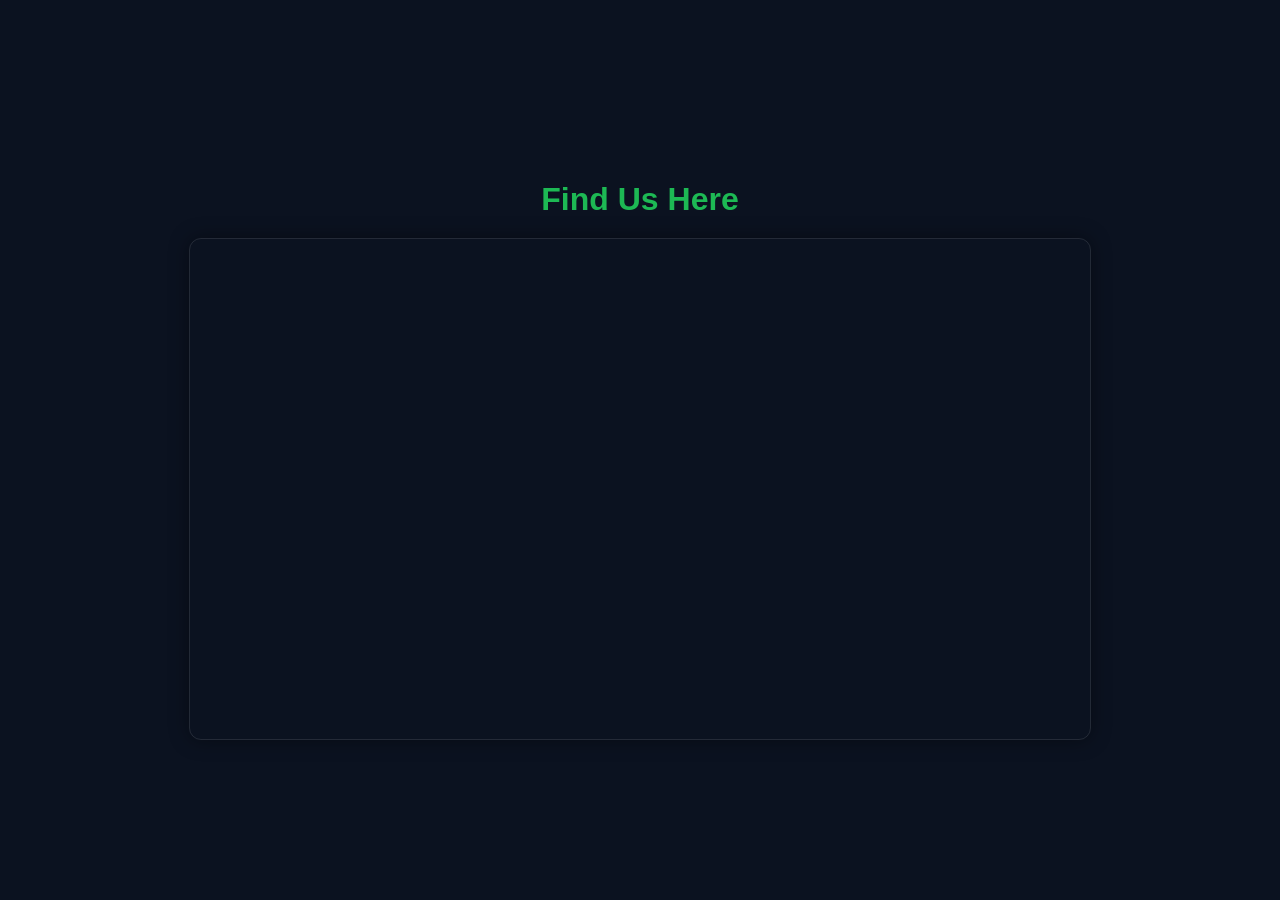
==== commit e232ee76: "new feture policy search" ====
--- a/index.html
+++ b/index.html
@@ -1,106 +1,55 @@
-<!DOCTYPE html>
-<html lang="en" data-bs-theme="dark">
+<!doctype html>
+<html lang="en">
 <head>
-  <meta charset="UTF-8">
-  <meta name="viewport" content="width=device-width, initial-scale=1.0">
-  <title>Birthday Reminder</title>
-  <link href="https://cdn.jsdelivr.net/npm/bootstrap@5.3.2/dist/css/bootstrap.min.css" rel="stylesheet">
+  <meta charset="utf-8">
+  <meta name="viewport" content="width=device-width, initial-scale=1">
+  <title>Our Location | Company Name</title>
   <style>
     body {
-      background-color: #121212;
+      margin: 0;
+      font-family: 'Poppins', sans-serif;
+      background-color: #0b1220;
       color: #fff;
-      font-family: 'Poppins', sans-serif;
-      min-height: 100vh;
+      display: flex;
+      flex-direction: column;
+      align-items: center;
+      justify-content: center;
+      height: 100vh;
     }
-    .card {
+
+    h1 {
+      margin-bottom: 20px;
+      color: #1db954;
+    }
+
+    .map-container {
+      width: 90%;
+      max-width: 900px;
+      height: 500px;
       border-radius: 12px;
+      overflow: hidden;
+      box-shadow: 0 0 20px rgba(0, 0, 0, 0.4);
+      border: 1px solid rgba(255, 255, 255, 0.1);
     }
-    .today {
-      background-color: #198754 !important;
-      color: white !important;
+
+    iframe {
+      width: 100%;
+      height: 100%;
+      border: none;
     }
   </style>
 </head>
-<body class="d-flex flex-column align-items-center p-4">
+<body>
+  <h1>Find Us Here</h1>
 
-  <div class="container" style="max-width: 600px;">
-    <h2 class="text-center mb-4">🎉 Birthday Reminder</h2>
-    
-    <div class="card p-3 mb-4 shadow-sm">
-      <div class="card-body">
-        <form id="birthdayForm" class="row g-3">
-          <div class="col-md-7">
-            <input type="text" id="name" class="form-control" placeholder="Enter Name" required>
-          </div>
-          <div class="col-md-5">
-            <input type="date" id="date" class="form-control" required>
-          </div>
-          <div class="col-12 text-end">
-            <button type="submit" class="btn btn-primary w-100">Add Reminder</button>
-          </div>
-        </form>
-      </div>
-    </div>
-
-    <div class="card shadow-sm">
-      <div class="card-body">
-        <h5 class="mb-3">Saved Birthdays 🎂</h5>
-        <ul id="birthdayList" class="list-group"></ul>
-      </div>
-    </div>
+  <div class="map-container">
+    <!-- Replace the src URL below with your company’s actual map link -->
+    <iframe 
+      src="https://www.google.com/maps?q=7.495193,79.838043&hl=en&z=15&output=embed"
+      allowfullscreen=""
+      loading="lazy"
+      referrerpolicy="no-referrer-when-downgrade">
+    </iframe>
   </div>
-
-  <script>
-    const form = document.getElementById('birthdayForm');
-    const nameInput = document.getElementById('name');
-    const dateInput = document.getElementById('date');
-    const list = document.getElementById('birthdayList');
-
-    // Load birthdays from localStorage
-    let birthdays = JSON.parse(localStorage.getItem('birthdays')) || [];
-
-    function saveToLocal() {
-      localStorage.setItem('birthdays', JSON.stringify(birthdays));
-    }
-
-    function renderList() {
-      list.innerHTML = '';
-      const today = new Date();
-      const todayStr = `${today.getMonth()+1}-${today.getDate()}`;
-
-      birthdays.forEach((b, i) => {
-        const bDate = new Date(b.date);
-        const bStr = `${bDate.getMonth()+1}-${bDate.getDate()}`;
-        const li = document.createElement('li');
-        li.className = `list-group-item d-flex justify-content-between align-items-center ${bStr === todayStr ? 'today' : ''}`;
-        li.innerHTML = `
-          <span>${b.name} - ${bDate.toDateString().slice(4, 10)}</span>
-          <button class="btn btn-sm btn-danger" onclick="removeBirthday(${i})">Delete</button>
-        `;
-        list.appendChild(li);
-      });
-    }
-
-    form.addEventListener('submit', e => {
-      e.preventDefault();
-      const name = nameInput.value.trim();
-      const date = dateInput.value;
-      if (name && date) {
-        birthdays.push({ name, date });
-        saveToLocal();
-        renderList();
-        form.reset();
-      }
-    });
-
-    function removeBirthday(index) {
-      birthdays.splice(index, 1);
-      saveToLocal();
-      renderList();
-    }
-
-    renderList();
-  </script>
-
 </body>
 </html>
